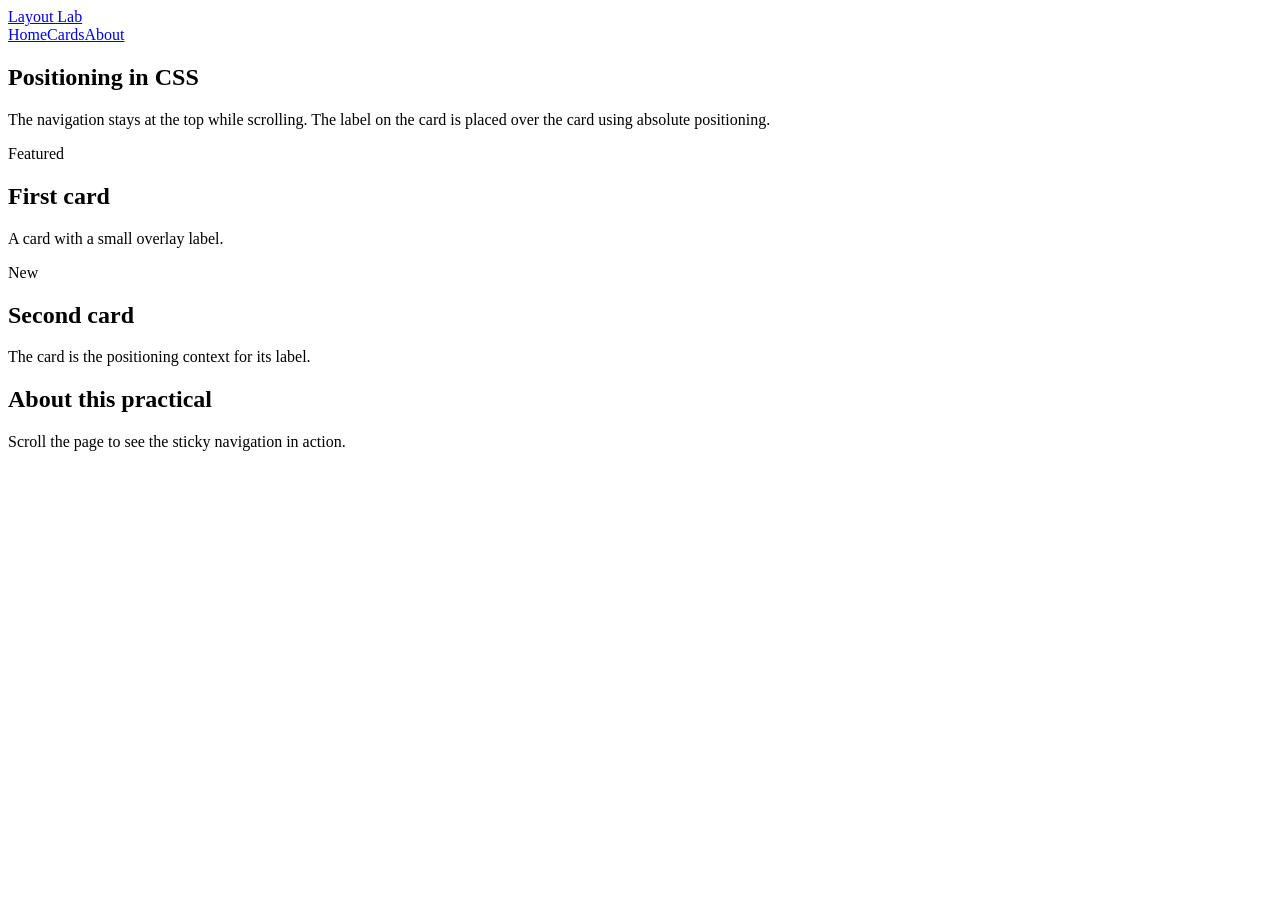
==== P8/index.html @ ecca57c0 "Add P8 practical files" ====
<!DOCTYPE html>
<html lang="en">
<head>
  <meta charset="UTF-8">
  <meta name="viewport" content="width=device-width, initial-scale=1.0">
  <title>Sticky Navigation and Card Overlay</title>
  <link rel="stylesheet" href="style.css">
</head>
<body>
  <header class="navbar">
    <a href="#home" class="brand">Layout Lab</a>
    <nav aria-label="Main navigation"><a href="#home">Home</a><a href="#cards">Cards</a><a href="#about">About</a></nav>
  </header>
  <main id="home">
    <section class="intro"><h1>Positioning in CSS</h1><p>The navigation stays at the top while scrolling. The label on the card is placed over the card using absolute positioning.</p></section>
    <section id="cards" class="cards">
      <article class="card">
        <div class="card-image" role="img" aria-label="Abstract blue colour block"></div>
        <span class="card-label">Featured</span>
        <div class="card-content"><h2>First card</h2><p>A card with a small overlay label.</p></div>
      </article>
      <article class="card">
        <div class="card-image second" role="img" aria-label="Abstract purple colour block"></div>
        <span class="card-label">New</span>
        <div class="card-content"><h2>Second card</h2><p>The card is the positioning context for its label.</p></div>
      </article>
    </section>
    <section id="about" class="extra"><h2>About this practical</h2><p>Scroll the page to see the sticky navigation in action.</p></section>
  </main>
</body>
</html>
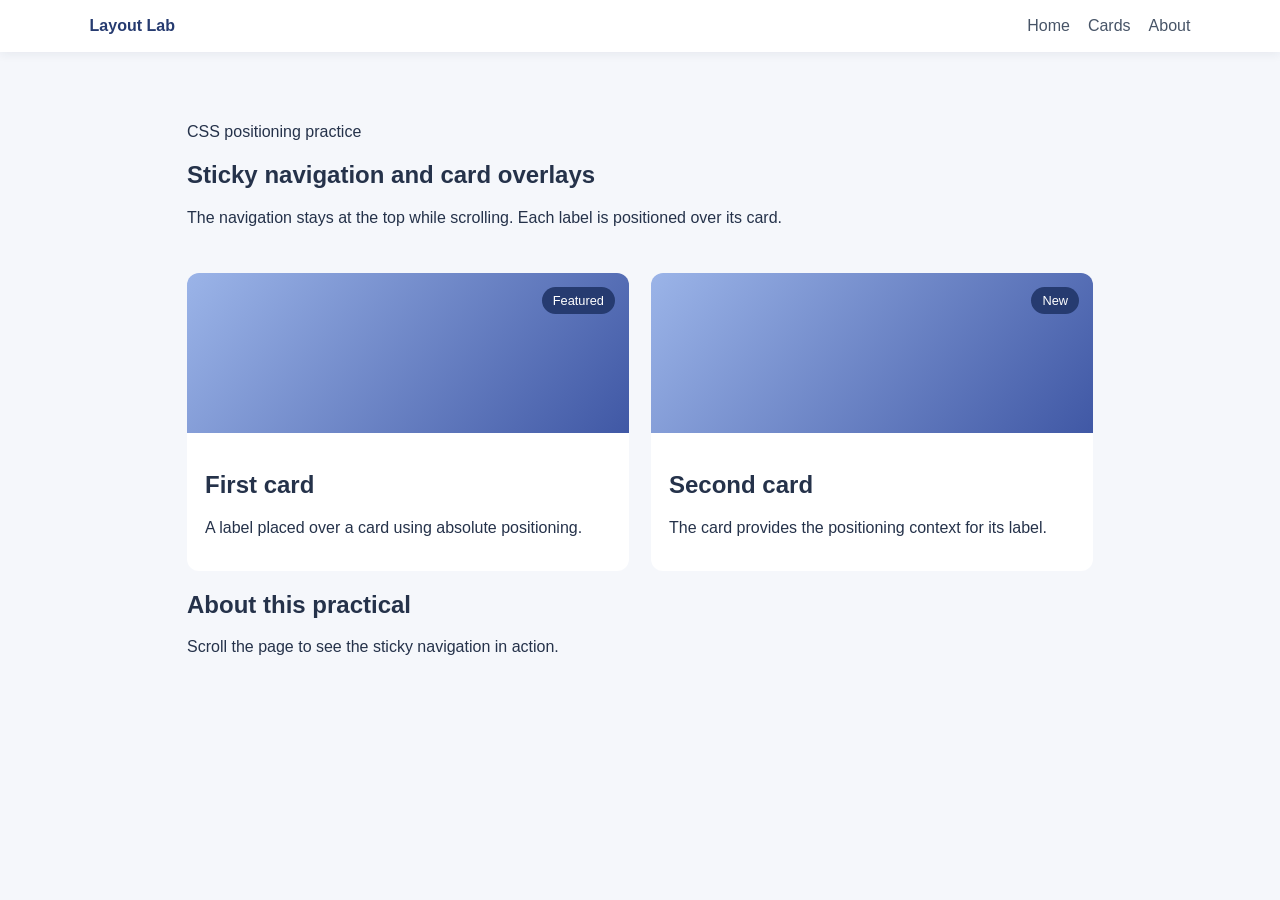
==== commit 5efe15ff: "Complete P8 practical" ====
--- a/P8/index.html
+++ b/P8/index.html
@@ -3,29 +3,49 @@
 <head>
   <meta charset="UTF-8">
   <meta name="viewport" content="width=device-width, initial-scale=1.0">
-  <title>Sticky Navigation and Card Overlay</title>
+  <title>Sticky Navbar and Card Overlay</title>
   <link rel="stylesheet" href="style.css">
 </head>
 <body>
   <header class="navbar">
-    <a href="#home" class="brand">Layout Lab</a>
-    <nav aria-label="Main navigation"><a href="#home">Home</a><a href="#cards">Cards</a><a href="#about">About</a></nav>
+    <a class="brand" href="#home">Layout Lab</a>
+    <nav aria-label="Main navigation">
+      <a href="#home">Home</a>
+      <a href="#cards">Cards</a>
+      <a href="#about">About</a>
+    </nav>
   </header>
+
   <main id="home">
-    <section class="intro"><h1>Positioning in CSS</h1><p>The navigation stays at the top while scrolling. The label on the card is placed over the card using absolute positioning.</p></section>
-    <section id="cards" class="cards">
+    <section class="intro">
+      <p class="eyebrow">CSS positioning practice</p>
+      <h1>Sticky navigation and card overlays</h1>
+      <p>The navigation stays at the top while scrolling. Each label is positioned over its card.</p>
+    </section>
+
+    <section id="cards" class="cards" aria-label="Example cards">
       <article class="card">
-        <div class="card-image" role="img" aria-label="Abstract blue colour block"></div>
+        <div class="card-image image-one" role="img" aria-label="Blue abstract colour block"></div>
         <span class="card-label">Featured</span>
-        <div class="card-content"><h2>First card</h2><p>A card with a small overlay label.</p></div>
+        <div class="card-content">
+          <h2>First card</h2>
+          <p>A label placed over a card using absolute positioning.</p>
+        </div>
       </article>
       <article class="card">
-        <div class="card-image second" role="img" aria-label="Abstract purple colour block"></div>
+        <div class="card-image image-two" role="img" aria-label="Purple abstract colour block"></div>
         <span class="card-label">New</span>
-        <div class="card-content"><h2>Second card</h2><p>The card is the positioning context for its label.</p></div>
+        <div class="card-content">
+          <h2>Second card</h2>
+          <p>The card provides the positioning context for its label.</p>
+        </div>
       </article>
     </section>
-    <section id="about" class="extra"><h2>About this practical</h2><p>Scroll the page to see the sticky navigation in action.</p></section>
+
+    <section id="about" class="about">
+      <h2>About this practical</h2>
+      <p>Scroll the page to see the sticky navigation in action.</p>
+    </section>
   </main>
 </body>
 </html>
--- a/P8/style.css
+++ b/P8/style.css
@@ -0,0 +1,17 @@
+* { box-sizing: border-box; }
+html { scroll-behavior: smooth; }
+body { margin: 0; font-family: Arial, sans-serif; color: #25324a; background: #f5f7fb; }
+.navbar { position: sticky; top: 0; z-index: 10; display: flex; justify-content: space-between; align-items: center; padding: 17px 7%; background: white; box-shadow: 0 2px 10px #1d2b4412; }
+.brand { color: #263b70; font-weight: 700; text-decoration: none; }
+nav { display: flex; gap: 18px; }
+nav a { text-decoration: none; color: #475467; }
+main { max-width: 950px; margin: auto; padding: 25px 22px; }
+.intro { padding: 30px 0; }
+.cards { display: flex; flex-wrap: wrap; gap: 22px; }
+.card { position: relative; flex: 1 1 280px; overflow: hidden; background: white; border-radius: 12px; }
+.card-image { height: 160px; background: linear-gradient(130deg, #9bb4e8, #4058a5); }
+.card-image.second { background: linear-gradient(130deg, #c3b1ec, #7560ae); }
+.card-label { position: absolute; top: 14px; right: 14px; padding: 6px 11px; color: white; background: #263b70; border-radius: 20px; font-size: 0.8rem; }
+.card-content { padding: 18px; }
+.extra { min-height: 420px; padding-top: 70px; }
+@media (max-width: 520px) { .navbar { align-items: flex-start; flex-direction: column; gap: 12px; } }
